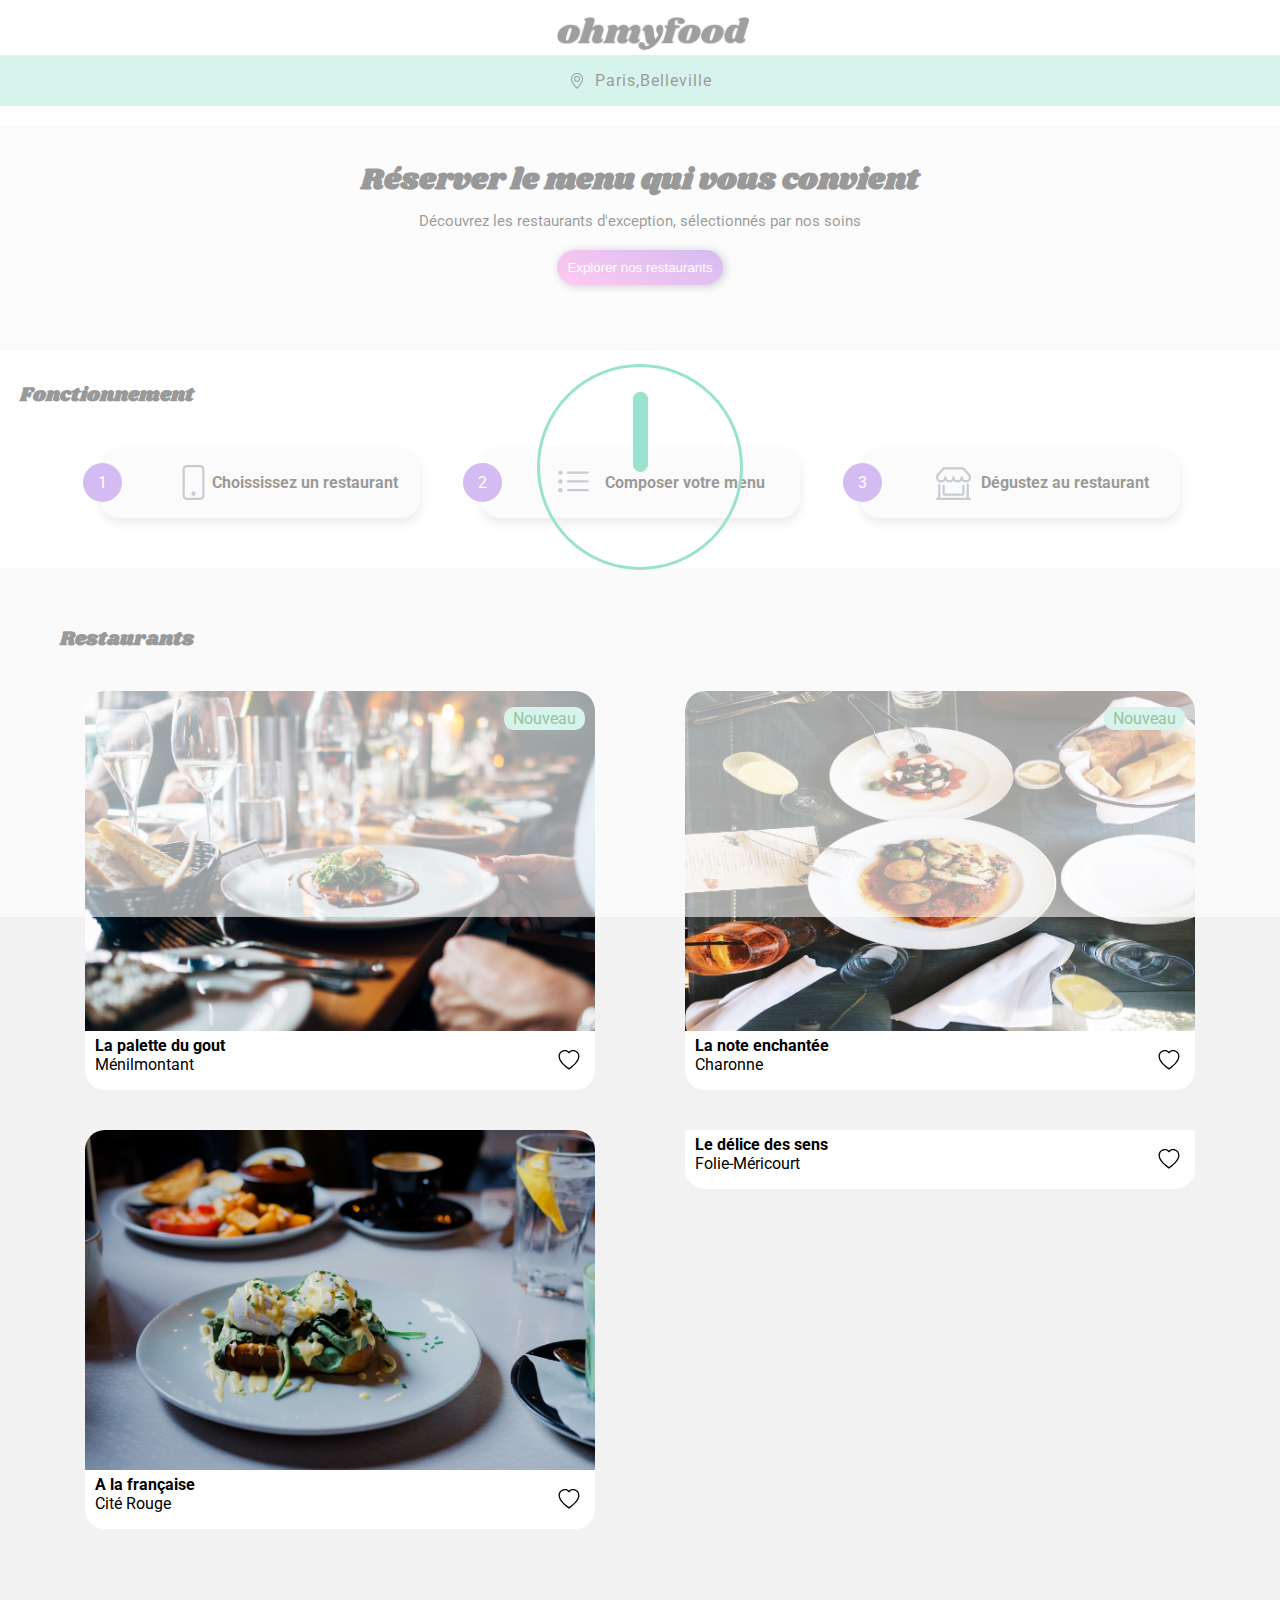
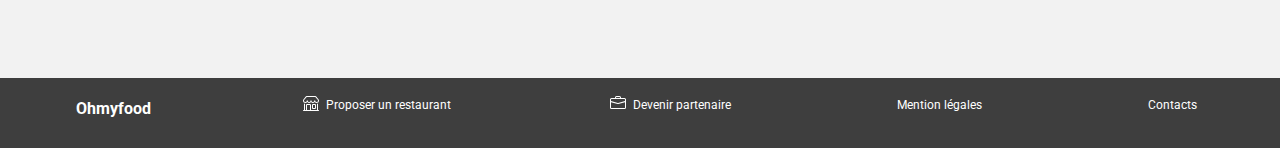
==== index.html @ 4e22fb36 "versin finit" ====
<!DOCTYPE html>

<html>

<head>

    <meta charset="utf-8" />
    <meta name="viewport" content="width=device-width, initial-scale=1">
    <!--POLICE ROBOTO-->
    <link rel="preconnect" href="https://fonts.googleapis.com">
    <link rel="preconnect" href="https://fonts.gstatic.com" crossorigin>
    <link href="https://fonts.googleapis.com/css2?family=Roboto:ital,wght@0,400;0,700;1,400&display=swap"
        rel="stylesheet">
    <!--POLICE ROBOTO-->
    <!--POLICE SHRIKHAND-->
    <link rel="preconnect" href="https://fonts.googleapis.com">
    <link rel="preconnect" href="https://fonts.gstatic.com" crossorigin>
    <link href="https://fonts.googleapis.com/css2?family=Shrikhand&display=swap" rel="stylesheet">
    <!--POLICE SHRIKHAND-->
    <link rel="stylesheet"
        href="https://cdn.jsdelivr.net/npm/@fortawesome/fontawesome-free@5.15.4/css/fontawesome.min.css"
        integrity="sha384-jLKHWM3JRmfMU0A5x5AkjWkw/EYfGUAGagvnfryNV3F9VqM98XiIH7VBGVoxVSc7" crossorigin="anonymous">
    <link rel="stylesheet" href="styleAcceuil.css">
    <title>OH, MY FOOD!</title>
    <link rel="icon" type="image/x-icon" href="/images/logo/shop.ico">
</head>

<body>

    <div id="loading-page">
        <div class="loader">
            <span></span>
        </div>
    </div>

    <!--MAIN-MENU-->
    <header id="main-menu">

        <img id="logo" src="images/logo/ohmyfood.png" alt="Oh MY FOOD">
        <div id="mapping">
            <svg xmlns="http://www.w3.org/2000/svg" width="16" height="16" fill="currentColor" class="bi bi-geo-alt"
                viewBox="0 0 16 16">
                <path
                    d="M12.166 8.94c-.524 1.062-1.234 2.12-1.96 3.07A31.493 31.493 0 0 1 8 14.58a31.481 31.481 0 0 1-2.206-2.57c-.726-.95-1.436-2.008-1.96-3.07C3.304 7.867 3 6.862 3 6a5 5 0 0 1 10 0c0 .862-.305 1.867-.834 2.94zM8 16s6-5.686 6-10A6 6 0 0 0 2 6c0 4.314 6 10 6 10z" />
                <path d="M8 8a2 2 0 1 1 0-4 2 2 0 0 1 0 4zm0 1a3 3 0 1 0 0-6 3 3 0 0 0 0 6z" />
            </svg>
            <p>Paris,Belleville</p>
        </div>
    </header>
    <!--MAIN-MENU-->

    <!--RESERVATION-SECTION-->
    <section id="Reservation-section">
        <h1>Réserver le menu qui vous convient</h1>
        <p>Découvrez les restaurants d'exception, sélectionnés par nos soins</p>
        <div id="button">

            <button type="button" class="button">Explorer nos restaurants</button>

        </div>

    </section>
    <!--RESERVATION-SECTION-->

    <!--FONCTIONNEMENT-SECTION-->

    <section id="fonctionnement">
        <h2>Fonctionnement</h2>
        <div id="category-fonctionnement">
            <div class="category">
                <p class="number">1</p>
                <div class="sub-category">
                    <svg xmlns="http://www.w3.org/2000/svg" width="16" height="16" fill="currentColor"
                        class="bi bi-phone" viewBox="0 0 16 16">
                        <path
                            d="M11 1a1 1 0 0 1 1 1v12a1 1 0 0 1-1 1H5a1 1 0 0 1-1-1V2a1 1 0 0 1 1-1h6zM5 0a2 2 0 0 0-2 2v12a2 2 0 0 0 2 2h6a2 2 0 0 0 2-2V2a2 2 0 0 0-2-2H5z" />
                        <path d="M8 14a1 1 0 1 0 0-2 1 1 0 0 0 0 2z" />
                    </svg>
                    <p>Choississez un restaurant</p>
                </div>
            </div>
            <div class="category">
                <p class="number">2</p>
                <div class="sub-category">
                    <svg xmlns="http://www.w3.org/2000/svg" width="16" height="16" fill="currentColor"
                        class="bi bi-list-ul" viewBox="0 0 16 16">
                        <path fill-rule="evenodd"
                            d="M5 11.5a.5.5 0 0 1 .5-.5h9a.5.5 0 0 1 0 1h-9a.5.5 0 0 1-.5-.5zm0-4a.5.5 0 0 1 .5-.5h9a.5.5 0 0 1 0 1h-9a.5.5 0 0 1-.5-.5zm0-4a.5.5 0 0 1 .5-.5h9a.5.5 0 0 1 0 1h-9a.5.5 0 0 1-.5-.5zm-3 1a1 1 0 1 0 0-2 1 1 0 0 0 0 2zm0 4a1 1 0 1 0 0-2 1 1 0 0 0 0 2zm0 4a1 1 0 1 0 0-2 1 1 0 0 0 0 2z" />
                    </svg>
                    <p>Composer votre menu</p>
                </div>
            </div>
            <div class="category">
                <p class="number">3</p>
                <div class="sub-category">
                    <svg xmlns="http://www.w3.org/2000/svg" width="16" height="16" fill="currentColor"
                        class="bi bi-shop-window" viewBox="0 0 16 16">
                        <path
                            d="M2.97 1.35A1 1 0 0 1 3.73 1h8.54a1 1 0 0 1 .76.35l2.609 3.044A1.5 1.5 0 0 1 16 5.37v.255a2.375 2.375 0 0 1-4.25 1.458A2.371 2.371 0 0 1 9.875 8 2.37 2.37 0 0 1 8 7.083 2.37 2.37 0 0 1 6.125 8a2.37 2.37 0 0 1-1.875-.917A2.375 2.375 0 0 1 0 5.625V5.37a1.5 1.5 0 0 1 .361-.976l2.61-3.045zm1.78 4.275a1.375 1.375 0 0 0 2.75 0 .5.5 0 0 1 1 0 1.375 1.375 0 0 0 2.75 0 .5.5 0 0 1 1 0 1.375 1.375 0 1 0 2.75 0V5.37a.5.5 0 0 0-.12-.325L12.27 2H3.73L1.12 5.045A.5.5 0 0 0 1 5.37v.255a1.375 1.375 0 0 0 2.75 0 .5.5 0 0 1 1 0zM1.5 8.5A.5.5 0 0 1 2 9v6h12V9a.5.5 0 0 1 1 0v6h.5a.5.5 0 0 1 0 1H.5a.5.5 0 0 1 0-1H1V9a.5.5 0 0 1 .5-.5zm2 .5a.5.5 0 0 1 .5.5V13h8V9.5a.5.5 0 0 1 1 0V13a1 1 0 0 1-1 1H4a1 1 0 0 1-1-1V9.5a.5.5 0 0 1 .5-.5z" />
                    </svg>
                    <p>Dégustez au restaurant</p>
                </div>
            </div>
        </div>
    </section>

    <!--FONCTIONNEMENT-SECTION-->
    <!--RESTAURANT-->
    <section id="restaurants">
        <div class="titre-restaurant">
            <h2>Restaurants</h2>
        </div>
        <section id="restaurants_main_items">
            <!--RESTAURANT-->
            <!--div 1 ITEMS-RESTAURANT-->
            <a href="" class="lien-restaurant">
                <div class="items-restaurant">
                    <a href="lapalettedugout.html">
                        <div class="image">
                            <img src="images/restaurants/jay-wennington-N_Y88TWmGwA-unsplash.jpg" alt="">
                            <p class="new">Nouveau</p>
                        </div>
                    </a>
                    <div class="restaurant-info">
                        <div class="restaurant-paragraphe">
                            <h4>La palette du gout</h4>
                            <p>Ménilmontant</p>
                        </div>
                        <div class="svg-restaurant">

                            <svg xmlns="http://www.w3.org/2000/svg" width="16" height="16" fill="currentColor"
                                class="bi bi-heart" id="heart1" viewBox="0 0 16 16">
                                <path
                                    d="m8 2.748-.717-.737C5.6.281 2.514.878 1.4 3.053c-.523 1.023-.641 2.5.314 4.385.92 1.815 2.834 3.989 6.286 6.357 3.452-2.368 5.365-4.542 6.286-6.357.955-1.886.838-3.362.314-4.385C13.486.878 10.4.28 8.717 2.01L8 2.748zM8 15C-7.333 4.868 3.279-3.04 7.824 1.143c.06.055.119.112.176.171a3.12 3.12 0 0 1 .176-.17C12.72-3.042 23.333 4.867 8 15z" />
                            </svg>
                            <svg xmlns="http://www.w3.org/2000/svg" width="16" height="16" fill="currentColor"
                                class="bi bi-heart-fill" id="heart2" viewBox="0 0 16 16">
                                <path fill-rule="evenodd"
                                    d="M8 1.314C12.438-3.248 23.534 4.735 8 15-7.534 4.736 3.562-3.248 8 1.314z" />
                            </svg>
                        </div>
                    </div>
                </div>
            </a>
            <!--div 1 ITEMS-RESTAURANT-->
            <!--div 2 ITEMS-RESTAURANT-->
            <a href="" class="lien-restaurant">
                <div class="items-restaurant">
                    <a href="Lanoteenchantée.html">
                        <div class="image">
                            <img src="images/restaurants/stil-u2Lp8tXIcjw-unsplash.jpg" alt="">
                            <p class="new">Nouveau</p>
                        </div>
                    </a>
                    <div class="restaurant-info">
                        <div class="restaurant-paragraphe">
                            <h4>La note enchantée</h4>
                            <p>Charonne</p>
                        </div>
                        <div class="svg-restaurant">

                            <svg xmlns="http://www.w3.org/2000/svg" width="16" height="16" fill="currentColor"
                                class="bi bi-heart" id="heart1" viewBox="0 0 16 16">
                                <path
                                    d="m8 2.748-.717-.737C5.6.281 2.514.878 1.4 3.053c-.523 1.023-.641 2.5.314 4.385.92 1.815 2.834 3.989 6.286 6.357 3.452-2.368 5.365-4.542 6.286-6.357.955-1.886.838-3.362.314-4.385C13.486.878 10.4.28 8.717 2.01L8 2.748zM8 15C-7.333 4.868 3.279-3.04 7.824 1.143c.06.055.119.112.176.171a3.12 3.12 0 0 1 .176-.17C12.72-3.042 23.333 4.867 8 15z" />
                            </svg>
                            <svg xmlns="http://www.w3.org/2000/svg" width="16" height="16" fill="currentColor"
                                class="bi bi-heart-fill" id="heart2" viewBox="0 0 16 16">
                                <path fill-rule="evenodd"
                                    d="M8 1.314C12.438-3.248 23.534 4.735 8 15-7.534 4.736 3.562-3.248 8 1.314z" />
                            </svg>
                        </div>
                    </div>
                </div>
            </a>
            <!--div 2 ITEMS-RESTAURANT-->
            <!--div 3 ITEMS-RESTAURANT-->
            <a href="/Menu/Alafrancaise.html" class="lien-restaurant">
                <div class="items-restaurant">
                    <a href="Alafrancaise.html">
                        <div class="image">
                            <img src="images/restaurants/toa-heftiba-DQKerTsQwi0-unsplash.jpg" alt="">
                        </div>
                    </a>
                    <div class="restaurant-info">
                        <div class="restaurant-paragraphe">
                            <h4>A la française</h4>
                            <p>Cité Rouge</p>
                        </div>
                        <div class="svg-restaurant">

                            <svg xmlns="http://www.w3.org/2000/svg" width="16" height="16" fill="currentColor"
                                class="bi bi-heart" id="heart1" viewBox="0 0 16 16">
                                <path
                                    d="m8 2.748-.717-.737C5.6.281 2.514.878 1.4 3.053c-.523 1.023-.641 2.5.314 4.385.92 1.815 2.834 3.989 6.286 6.357 3.452-2.368 5.365-4.542 6.286-6.357.955-1.886.838-3.362.314-4.385C13.486.878 10.4.28 8.717 2.01L8 2.748zM8 15C-7.333 4.868 3.279-3.04 7.824 1.143c.06.055.119.112.176.171a3.12 3.12 0 0 1 .176-.17C12.72-3.042 23.333 4.867 8 15z" />
                            </svg>
                            <svg xmlns="http://www.w3.org/2000/svg" width="16" height="16" fill="currentColor"
                                class="bi bi-heart-fill" id="heart2" viewBox="0 0 16 16">
                                <path fill-rule="evenodd"
                                    d="M8 1.314C12.438-3.248 23.534 4.735 8 15-7.534 4.736 3.562-3.248 8 1.314z" />
                            </svg>
                        </div>
                    </div>
                </div>
            </a>
            <!--div 3 ITEMS-RESTAURANT-->
            <!--div 4 ITEMS-RESTAURANT-->
            <a href="" class="lien-restaurant">
                <div class="items-restaurant">
                    <a href="ledélicedessens.html">
                        <div class="image">
                            <img src="images/restaurants/louis-hansel-shotsoflouis-qNBGVyOCY8Q-unsplash.jpg" alt="">
                        </div>
                    </a>
                    <div class="restaurant-info">
                        <div class="restaurant-paragraphe">
                            <h4>Le délice des sens</h4>
                            <p>Folie-Méricourt</p>
                        </div>
                        <div class="svg-restaurant">

                            <svg xmlns="http://www.w3.org/2000/svg" width="16" height="16" fill="currentColor"
                                class="bi bi-heart" id="heart1" viewBox="0 0 16 16">
                                <path
                                    d="m8 2.748-.717-.737C5.6.281 2.514.878 1.4 3.053c-.523 1.023-.641 2.5.314 4.385.92 1.815 2.834 3.989 6.286 6.357 3.452-2.368 5.365-4.542 6.286-6.357.955-1.886.838-3.362.314-4.385C13.486.878 10.4.28 8.717 2.01L8 2.748zM8 15C-7.333 4.868 3.279-3.04 7.824 1.143c.06.055.119.112.176.171a3.12 3.12 0 0 1 .176-.17C12.72-3.042 23.333 4.867 8 15z" />
                            </svg>
                            <svg xmlns="http://www.w3.org/2000/svg" width="16" height="16" fill="currentColor"
                                class="bi bi-heart-fill" id="heart2" viewBox="0 0 16 16">
                                <path fill-rule="evenodd"
                                    d="M8 1.314C12.438-3.248 23.534 4.735 8 15-7.534 4.736 3.562-3.248 8 1.314z" />
                            </svg>
                        </div>
                    </div>
                </div>
            </a>
            <!--div 4 ITEMS-RESTAURANT-->
        </section>
    </section>


    <footer>
        <section id="footer">
            <h4>Ohmyfood</h4>
            <div class="footer-paragraphe">
                <svg xmlns="http://www.w3.org/2000/svg" width="16" height="16" fill="white" class="bi bi-shop"
                    viewBox="0 0 16 16">
                    <path
                        d="M2.97 1.35A1 1 0 0 1 3.73 1h8.54a1 1 0 0 1 .76.35l2.609 3.044A1.5 1.5 0 0 1 16 5.37v.255a2.375 2.375 0 0 1-4.25 1.458A2.371 2.371 0 0 1 9.875 8 2.37 2.37 0 0 1 8 7.083 2.37 2.37 0 0 1 6.125 8a2.37 2.37 0 0 1-1.875-.917A2.375 2.375 0 0 1 0 5.625V5.37a1.5 1.5 0 0 1 .361-.976l2.61-3.045zm1.78 4.275a1.375 1.375 0 0 0 2.75 0 .5.5 0 0 1 1 0 1.375 1.375 0 0 0 2.75 0 .5.5 0 0 1 1 0 1.375 1.375 0 1 0 2.75 0V5.37a.5.5 0 0 0-.12-.325L12.27 2H3.73L1.12 5.045A.5.5 0 0 0 1 5.37v.255a1.375 1.375 0 0 0 2.75 0 .5.5 0 0 1 1 0zM1.5 8.5A.5.5 0 0 1 2 9v6h1v-5a1 1 0 0 1 1-1h3a1 1 0 0 1 1 1v5h6V9a.5.5 0 0 1 1 0v6h.5a.5.5 0 0 1 0 1H.5a.5.5 0 0 1 0-1H1V9a.5.5 0 0 1 .5-.5zM4 15h3v-5H4v5zm5-5a1 1 0 0 1 1-1h2a1 1 0 0 1 1 1v3a1 1 0 0 1-1 1h-2a1 1 0 0 1-1-1v-3zm3 0h-2v3h2v-3z" />
                </svg>
                <p><a href="">Proposer un restaurant</a></p>
            </div>
            <div class="footer-paragraphe">
                <svg xmlns="http://www.w3.org/2000/svg" width="16" height="16" fill="white" class="bi bi-briefcase"
                    viewBox="0 0 16 16">
                    <path
                        d="M6.5 1A1.5 1.5 0 0 0 5 2.5V3H1.5A1.5 1.5 0 0 0 0 4.5v8A1.5 1.5 0 0 0 1.5 14h13a1.5 1.5 0 0 0 1.5-1.5v-8A1.5 1.5 0 0 0 14.5 3H11v-.5A1.5 1.5 0 0 0 9.5 1h-3zm0 1h3a.5.5 0 0 1 .5.5V3H6v-.5a.5.5 0 0 1 .5-.5zm1.886 6.914L15 7.151V12.5a.5.5 0 0 1-.5.5h-13a.5.5 0 0 1-.5-.5V7.15l6.614 1.764a1.5 1.5 0 0 0 .772 0zM1.5 4h13a.5.5 0 0 1 .5.5v1.616L8.129 7.948a.5.5 0 0 1-.258 0L1 6.116V4.5a.5.5 0 0 1 .5-.5z" />
                </svg>
                <p><a href="">Devenir partenaire</a></p>
            </div>
            <div class="footer-paragraphe">
                <p><a href="">Mention légales</a></p>
            </div>
            <div class="footer-paragraphe">
                <p><a href="">Contacts</a></p>
            </div>
        </section>
    </footer>
</body>









</html>
---- styleAcceuil.css ----
/* GENERAL */
/* GENERAL */

body #loading-page {
    font-size: 1em;
    position: fixed;
    width: 100%;
    height: 100%;
    background-color: rgba(255, 255, 255, 0.6);
    animation: loader 1 forwards;
    animation-duration: 2s;
    z-index: 9999;
    display: flex;
    justify-content: center;
    align-items: center;
    margin: 0;
}


body #loading-page .loader {


    position: relative;
    display: flex;
    justify-content: center;
    align-items: center;
    width: 150px;
    height: 150px;
    border: 3px solid #99E2D0;
    border-radius: 50%;

}

.loader::before,
.loader::after {
    position: absolute;
    content: "";
    top: calc((50%) * 0.25);
    width: 15px;
    background: #99E2D0;
    border-radius: 10px;
    transform-origin: center calc(100% - calc((15px) / 2));
    animation: spin infinite linear;
}

.loader::before {
    height: 70px;
    animation-duration: 3s;
}

.loader::after {
    top: calc(50%) * 0.25 + (80px);
    height: 65px;
    animation-duration: 15s;
}


@keyframes spin {
    to {
        transform: rotate(1turn);
    }
}



@keyframes loader {
    0% {
        visibility: visible;
        opacity: 1;
        z-index: 9999;
    }

    50% {
        opacity: 1;
    }

    100% {
        visibility: hidden;
        opacity: 0;
        z-index: -1;
    }
}


body {
    margin: 0 auto;
    max-width: 767px;
}

#logo {
    width: 35%;
}

h1,
h2,
h3,
h4,
h5.h6 {
    font-family: "shrikhand", serif;
}

h2 {
    margin-left: 20px;
    font-size: 20px;
}

h4 {
    font-family: 'Roboto';
}



p {
    font-family: "roboto", serif;
}

/* GENERAL */
/* GENERAL */

/* MAIN-MENU */
/* MAIN-MENU */
#main-menu {
    align-items: center;
    display: flex;
    flex-direction: column;
    margin: 7px auto;
    margin-bottom: 0px;
}

/* MAIN-MENU */
/* MAIN-MENU */

/* MAPPING */
/* MAPPING */
#mapping {
    width: 100%;
    display: flex;
    justify-content: center;
    align-items: center;
    background: whitesmoke;
    margin: 5px;
    margin-bottom: 0px;
}


#mapping svg {
    color: black;
    margin-right: 5px;
}

/* MAPPING */
/* MAPPING */

/* RESERVATION-SECTION */
/* RESERVATION-SECTION */
#Reservation-section {
    background-color: #f8F8F8;
    padding-top: 20px;
    height: 200px;
}

#Reservation-section a {
    text-decoration: none;
}

#Reservation-section h1 {
    margin: 10px auto;
    margin-top: 0;
    text-align: center;
    font-size: 20px;
    width: 60%;
}

#Reservation-section p {
    text-align: center;
    width: 81%;
    font-size: 15px;
    margin: 0px auto;
    font-family: "roboto", serif;
}

/* BUTTON-RESERVATION-SECTION */
/* BUTTON-RESERVATION-SECTION */

#button {
    margin: 20px auto;
    text-align: center;
    display: flex;
    justify-content: center;
}

.button {
    background: linear-gradient(#FF79DA, #9356DC);
    border-radius: 30px;
    padding: 10px;
    border: none;
    color: white;
    box-shadow: 2px 1px 10px grey;
}

/* RESERVATION-SECTION */
/* RESERVATION-SECTION */

/* FONCTIONNEMENT-SECTION */
/* FONCTIONNEMENT-SECTION */

#fonctionnement {
    margin: 30px auto;
    margin-bottom: 70px;
}

#fonctionnement h1 {
    margin-left: 20px;
}

/* CATEGORY-FONCTIONNEMENT-SECTION */
/* CATEGORY-FONCTIONNEMENT-SECTION */


.category {
    align-items: center;
    background: #f5f5f5;
    box-shadow: 1px 6px 10px lightgrey;
    border-radius: 20px;
    display: flex;
    width: 90%;
    margin: 20px 20px;
}

.category .number {
    background: #9356DC;
    color: white;
    border-radius: 50%;
    position: relative;
    left: -16px;
    padding: 9px 15px;
}


.category:active {
    background: rgba(147, 86, 220, 0.1);
    border-radius: 20px;
    width: 85%;
}

/* SUB-CATEGORY-FONCTIONNEMENT-SECTION */
/* SUB-CATEGORY-FONCTIONNEMENT-SECTION */

.sub-category {
    align-items: center;
    margin-left: 15px;
    display: flex;
}

.sub-category svg {
    margin: 15px 20px;
    width: 30px;
    height: 30px;
}

.sub-category p {
    font-weight: bold;
}

/* FONCTIONNEMENT-SECTION */
/* FONCTIONNEMENT-SECTION */

/* RESTAURANT-SECTION */
/* RESTAURANT-SECTION */

#restaurants {
    background: #f2f2f2;
    padding-top: 20px;
    height: 1260px;
}

.lien-restaurant {
    text-decoration: none;
    color: black;
}

/* ITEMS-RESTAURANT-SECTION */
/* ITEMS-RESTAURANT-SECTION */

.items-restaurant {
    display: flex;
    align-items: center;
    flex-direction: column;
    margin-bottom: 20px;
}

.items-restaurant .image {
    display: flex;
    justify-content: center;
}

.items-restaurant .image img {
    width: 85%;
    border-top-left-radius: 20px;
    border-top-right-radius: 20px;
}

.items-restaurant .image p {
    position: absolute;
    background: #99E2D0;
    padding: 2px 9px;
    color: darkgreen;
    right: 50px;
}

/* restaurants_main_items */
/* restaurants_main_items */

#restaurants_main_items {
    display: flex;
    flex-wrap: wrap;
}

/* restaurants_main_items */
/* restaurants_main_items */



/* INFO-RESTAURANT-SECTION */
/* INFO-RESTAURANT-SECTION */

.restaurant-info {
    background: white;
    align-items: center;
    display: flex;
    margin: 0px auto;
    width: 85%;
    border-bottom-left-radius: 20px;
    border-bottom-right-radius: 20px;
}

/* PARAGRAPHE-RESTAURANT-SECTION */
/* PARAGRAPHE-RESTAURANT-SECTION */

.restaurant-paragraphe {
    margin-left: 10px;
    width: 85%;
}

.restaurant-paragraphe h4 {
    margin-top: 5px;
    margin-bottom: 0;
}

.restaurant-paragraphe p {
    margin-top: 0;
}

.svg-restaurant {
    display: flex;
    flex-direction: column;
    justify-content: center;
}

.svg-restaurant #heart2 {

    opacity: 0;
    position: absolute;
    z-index: 0;
    width: 5%;
    height: 3%;

}

.svg-restaurant #heart1 {
    opacity: 1;
    position: absolute;
    z-index: 1;
    width: 5%;
    height: 3%;


}

/* SVG-RESTAURANT-SECTION COEUR */

.svg-restaurant:active #heart2 {
    opacity: 1;
    width: 5%;
    height: 3%;
    fill: #9356DC;
    stroke: #9356DC;
    z-index: 9999;

}

.svg-restaurant:hover #heart2 {
    opacity: 1;
    width: 5%;
    height: 3%;
    /* visibility: visible; */
    /* display: contents; */
    fill: #9356DC;
    stroke: #9356DC;
    z-index: 9999;
}

.svg-restaurant:active #heart1 {
    opacity: 0;
}

.svg-restaurant:hover #heart1 {
    opacity: 0;
}

/* RESTAURANT-SECTION */
/* RESTAURANT-SECTION */

/* FOOTER-SECTION */
/* FOOTER-SECTION */

footer {
    background: #3e3e3e;
}

#footer {
    padding: 5px 13px;
    padding: 5px 13px;
    display: flex;
    flex-direction: column;
    justify-content: center;
    align-items: center;
}

#footer h4 {
    color: white;
    margin-bottom: 10px;

}

.footer-paragraphe {
    align-items: center;
    display: flex;
}

.footer-paragraphe p {
    margin: 7px;
}

.footer-paragraphe a {
    color: white;
    text-decoration: none;
    font-size: 12px;
}

/* FOOTER-SECTION */
/* FOOTER-SECTION */


@media only screen and (min-width: 992px) {


    body #loading-page {
        font-size: 1em;
        position: fixed;
        width: 100%;
        height: 100%;
        background-color: rgba(255, 255, 255, 0.6);
        animation: loader 1 forwards;
        animation-duration: 2s;
        z-index: 9999;
        display: flex;
        justify-content: center;
        align-items: center;
        margin: 0;
    }


    body #loading-page .loader {


        position: relative;
        display: flex;
        justify-content: center;
        align-items: center;
        width: 200px;
        height: 200px;
        border: 3px solid #99E2D0;
        border-radius: 50%;

    }

    .loader::before,
    .loader::after {
        position: absolute;
        content: "";
        top: calc((50%) * 0.25);
        width: 15px;
        background: #99E2D0;
        border-radius: 10px;
        transform-origin: center calc(100% - calc((15px) / 2));
        animation: spin infinite linear;
    }

    .loader::before {
        height: 80px;
        animation-duration: 3s;
    }

    .loader::after {
        top: calc(50%) * 0.25 + (80px);
        height: 75px;
        animation-duration: 15s;
    }


    @keyframes spin {
        to {
            transform: rotate(1turn);
        }
    }



    @keyframes loader {
        0% {
            visibility: visible;
            opacity: 1;
            z-index: 9999;
        }

        50% {
            opacity: 1;
        }

        100% {
            visibility: hidden;
            opacity: 0;
            z-index: -1;
        }
    }

    #logo {
        width: 15%;
        margin-left: 25px;
    }

    body {
        max-width: 2400px;
        min-width: 992px;
    }

    h1,
    h2,
    h3,
    h5.h6 {
        font-family: "shrikhand", serif;
    }

    h4 {
        font-family: 'Roboto';
    }

    h2 {
        margin-left: 20px;
        font-size: 20px;
    }

    p {
        font-family: "roboto", serif;
    }

    /* GENERAL */

    /* MAIN-MENU */
    /* MAIN-MENU */
    #main-menu {
        align-items: center;
        justify-content: space-between;
        display: flex;
        margin: 17px auto;
        margin-bottom: 0px;
    }

    /* MAIN-MENU */

    /* MAPPING */
    #mapping {
        width: 100%;
        margin-bottom: 0px;
        background: #99e2d0;
    }

    #mapping p {
        letter-spacing: 1px;
    }


    #mapping svg {
        color: black;
        margin-right: 10px;
    }

    /* MAPPING */

    /* RESERVATION-SECTION */
    #Reservation-section {
        background-color: #f8F8F8;
        margin-top: 20px;
        border-top: 2px solid #f2f2f2;
        border-bottom: 2px solid #f2f2f2;
        padding-top: 20px;
    }

    #Reservation-section h1 {
        margin: 10px auto;
        /* margin-top: 0; */
        text-align: center;
        font-size: 30px;
        width: 60%;
    }

    #Reservation-section p {
        text-align: center;
        width: 81%;
        font-size: 15px;
        margin: 0px auto;
        font-family: "roboto", serif;
    }

    /* BUTTON-RESERVATION-SECTION */

    #button {
        margin: 20px auto;
        text-align: center;
        display: flex;
        justify-content: center;
    }

    .button {
        background: linear-gradient(25deg, #FF79DA, #9356DC);
        border-radius: 30px;
        padding: 10px;
        border: none;
        color: white;
        box-shadow: 2px 1px 10px grey;
    }

    /* RESERVATION-SECTION */

    /* FONCTIONNEMENT-SECTION */

    #fonctionnement {
        margin: 30px auto;
    }

    #fonctionnement h1 {
        margin-left: 20px;
    }

    /* CATEGORY-FONCTIONNEMENT-SECTION */

    #category-fonctionnement {
        margin: 10px auto;
        display: flex;
        justify-content: center;
    }

    .category {
        background: #f5f5f5;
        box-shadow: 1px 6px 10px lightgrey;
        border-radius: 20px;
        display: flex;
        width: 25%;
        margin: 20px 30px;
    }

    .category .number {
        background: #9356DC;
        color: white;
        border-radius: 50%;
        position: relative;
        left: -17px;
        padding: 10px 15px;
    }


    .category:active {
        background: rgba(147, 86, 220, 0.1);
        border-radius: 20px;
        width: 85%;
    }

    /* SUB-CATEGORY-FONCTIONNEMENT-SECTION */

    .sub-category {
        justify-content: center;
        align-items: center;
        display: flex;
        width: 100%;
    }

    .sub-category svg {
        margin: 0;
        width: 35px;
        height: 35px;
        fill: slategray;
    }

    .sub-category p {
        font-weight: bold;
        text-align: center;
        width: 70%;
    }

    /* FONCTIONNEMENT-SECTION */

    /* RESTAURANT-SECTION */

    #restaurants {
        background: #f2f2f2;
        padding: 40px;
        height: 1030px;
    }

    .lien-restaurant {
        text-decoration: none;
        color: black;
        margin: 10px auto;
    }

    /* restaurant_main_items-SECTION */
    /* restaurant_main_items-SECTION */

    #restaurants_main_items {
        display: flex;
        flex-wrap: wrap;
    }

    /* ITEMS-RESTAURANT-SECTION */

    .items-restaurant {
        width: 50%;
        position: relative;
        display: flex;
        align-items: center;
        flex-direction: column;
        margin-bottom: 20px;
    }

    .items-restaurant .image {
        display: flex;
        justify-content: center;
    }

    .items-restaurant .image img {
        width: 85%;
        border-top-left-radius: 20px;
        border-top-right-radius: 20px;
    }

    .items-restaurant .image p {
        position: absolute;
        background: #99E2D0;
        border-radius: 10px;
        padding: 2px 9px;
        color: darkgreen;
        right: 55px;
    }

    /* INFO-RESTAURANT-SECTION */

    .restaurant-info {
        background: white;
        align-items: center;
        display: flex;
        margin: 0px auto;
        width: 85%;
        border-bottom-left-radius: 20px;
        border-bottom-right-radius: 20px;
    }

    /* PARAGRAPHE-RESTAURANT-SECTION */

    .restaurant-paragraphe {
        margin-left: 10px;
        width: 90%;
    }

    .restaurant-paragraphe h4 {
        margin-top: 5px;
        margin-bottom: 0;
        font-family: "roboto";
    }

    .restaurant-paragraphe p {
        margin-top: 0;
    }



    .svg-restaurant {
        display: flex;
        flex-direction: column;
        justify-content: center;

    }

    .svg-restaurant #heart2 {

        opacity: 0;
        position: absolute;
        z-index: 0;
        width: 5%;
        height: 5%;

    }

    .svg-restaurant #heart1 {
        opacity: 1;
        position: absolute;
        z-index: 1;
        width: 5%;
        height: 5%;
    }

    /* SVG-RESTAURANT-SECTION COEUR */


    .svg-restaurant:hover #heart2 {
        opacity: 1;
        width: 5%;
        height: 5%;
        /* visibility: visible; */
        /* display: contents; */
        fill: #9356DC;
        stroke: none;
        z-index: 9999;
    }

    .svg-restaurant:active #heart2 {
        opacity: 1;
        width: 5%;
        height: 5%;
        fill: #9356DC;
        stroke: none;
        z-index: 9999;

    }

    .svg-restaurant:active #heart1 {
        opacity: 0;
    }

    .svg-restaurant:hover #heart1 {
        opacity: 0;
    }





    /* RESTAURANT-SECTION */

    /* FOOTER-SECTION */

    footer {
        background: #3e3e3e;
        height: 70px;
    }

    #footer {
        display: flex;
        justify-content: space-around;
        flex-direction: row;
        width: 100%;
        padding: 0px;
    }

    #footer h4 {
        color: white;
        margin-bottom: 10px;

    }

    .footer-paragraphe {
        align-items: center;
        display: flex;
    }

    .footer-paragraphe p {
        margin: 7px;
    }

    .footer-paragraphe a {
        color: white;
        text-decoration: none;
        font-size: 12px;
    }

}


@media only screen and (min-width: 768px) and (max-width: 991px) {

    #logo {
        width: 40%;
    }

    body {
        margin: 0 auto;
        max-width: 991px;
    }

    h1,
    h2,
    h3,
    h4,
    h5.h6 {
        font-family: "shrikhand", serif;
    }

    h2 {
        margin-left: 20px;
        font-size: 20px;
    }

    p {
        font-family: "roboto", serif;
    }

    /* GENERAL */

    /* MAIN-MENU */
    #main-menu {
        align-items: center;
        justify-content: space-between;
        display: flex;
        margin: 17px auto;
        margin-bottom: 0px;
    }

    /* MAIN-MENU */

    /* MAPPING */
    #mapping {
        width: 100%;
        display: flex;
        justify-content: center;
        align-items: center;
        margin: 5px;
        margin-bottom: 0px;
        border-radius: 0px;
        background: whitesmoke;
    }

    #mapping p {
        margin-left: 5px;
        letter-spacing: 3px;
        font-size: 15px;

    }


    #mapping svg {
        color: black;
        margin-right: 5px;
        width: 25px;
        height: 25px;
    }

    /* MAPPING */

    /* RESERVATION-SECTION */
    #Reservation-section {
        background-color: #f8F8F8;
        margin-top: 20px;
        border-top: 2px solid #f2f2f2;
        border-bottom: 2px solid #f2f2f2;
        padding-top: 20px;
    }

    #Reservation-section h1 {
        margin: 10px auto;
        /* margin-top: 0; */
        text-align: center;
        font-size: 30px;
        width: 60%;
    }

    #Reservation-section p {
        text-align: center;
        width: 81%;
        font-size: 15px;
        margin: 0px auto;
        font-family: "roboto", serif;
    }

    /* BUTTON-RESERVATION-SECTION */

    #button {
        margin: 20px auto;
        text-align: center;
        display: flex;
        justify-content: center;
    }

    .button {
        background: linear-gradient(25deg, #FF79DA, #9356DC);
        border-radius: 30px;
        padding: 10px;
        border: none;
        color: white;
        box-shadow: 2px 1px 10px grey;
    }

    /* RESERVATION-SECTION */

    /* FONCTIONNEMENT-SECTION */

    #fonctionnement {
        margin: 30px auto;
    }

    #fonctionnement h1 {
        margin-left: 20px;
    }

    /* CATEGORY-FONCTIONNEMENT-SECTION */

    #category-fonctionnement {
        margin: 10px auto;
        display: flex;
        justify-content: center;
    }

    .category {
        background: #f5f5f5;
        box-shadow: 1px 6px 10px lightgrey;
        border-radius: 20px;
        display: flex;
        width: 30%;
        margin: 20px 20px;
    }

    .category .number {
        background: #9356DC;
        color: white;
        border-radius: 50%;
        position: relative;
        left: -16px;
        padding: 9px 14px;
    }


    .category:active {
        background: rgba(147, 86, 220, 0.1);
        border-radius: 20px;
        width: 85%;
    }

    /* SUB-CATEGORY-FONCTIONNEMENT-SECTION */

    .sub-category {
        justify-content: center;
        align-items: center;
        display: flex;
        width: 100%;
    }

    .sub-category svg {
        margin: 0;
        width: 35px;
        height: 35px;
        fill: slategray;
    }

    .sub-category p {
        font-weight: bold;
        text-align: center;
        width: 70%;
    }

    /* FONCTIONNEMENT-SECTION */

    /* RESTAURANT-SECTION */

    #restaurants {
        background: #f2f2f2;
        padding-top: 20px;
        height: 720px;
    }

    .lien-restaurant {
        width: 0%;
        text-decoration: none;
        color: black;
        margin: 10px auto;
    }

    /* restaurant_main_items-SECTION */
    /* restaurant_main_items-SECTION */

    #restaurants_main_items {
        width: 100%;
        display: flex;
        flex-wrap: wrap;
        margin-right: 0;
    }

    /* ITEMS-RESTAURANT-SECTION */

    .items-restaurant {
        position: relative;
        display: flex;
        align-items: center;
        flex-direction: column;
        margin-bottom: 20px;
        width: 50%;
    }

    .items-restaurant .image {
        display: flex;
        justify-content: center;
    }

    .items-restaurant .image img {
        width: 85%;
        border-top-left-radius: 20px;
        border-top-right-radius: 20px;
    }

    .items-restaurant .image p {
        position: absolute;
        background: #99E2D0;
        border-radius: 10px;
        padding: 2px 9px;
        color: darkgreen;
        right: 55px;
    }

    /* INFO-RESTAURANT-SECTION */

    .restaurant-info {
        background: white;
        align-items: center;
        display: flex;
        margin: 0px auto;
        width: 85%;
        border-bottom-left-radius: 20px;
        border-bottom-right-radius: 20px;
    }

    /* PARAGRAPHE-RESTAURANT-SECTION */

    .restaurant-paragraphe {
        margin-left: 10px;
        width: 85%;
    }

    .restaurant-paragraphe h4 {
        margin-top: 5px;
        margin-bottom: 0;
    }

    .restaurant-paragraphe p {
        margin-top: 0;
    }

    .svg-restaurant {
        display: flex;
        flex-direction: column;
        justify-content: center;
    }

    .svg-restaurant #heart2 {

        opacity: 0;
        position: absolute;
        z-index: 0;
        width: 5%;
        height: 8%;
    }

    .svg-restaurant #heart1 {
        opacity: 1;
        position: absolute;
        z-index: 1;
        width: 5%;
        height: 8%;
    }

    /* SVG-RESTAURANT-SECTION COEUR */

    .svg-restaurant:active #heart2 {
        opacity: 1;
        width: 5%;
        height: 8%;
        /* visibility: visible; */
        /* display: contents; */
        fill: #9356DC;
        stroke: none;
        z-index: 9999;

    }

    .svg-restaurant:hover #heart2 {
        opacity: 1;
        width: 5%;
        height: 8%;
        /* visibility: visible; */
        /* display: contents; */
        fill: #9356DC;
        stroke: none;
        z-index: 9999;
    }

    .svg-restaurant:active #heart1 {
        opacity: 0;
    }

    .svg-restaurant:hover #heart1 {
        opacity: 0;
    }


    /* RESTAURANT-SECTION */
    /* FOOTER-SECTION */

    footer {
        background: #3e3e3e;
        height: 290px;
    }

    #footer {
        align-items: center;
        justify-content: space-around;
        display: flex;
        flex-direction: row;
        padding: 0px 13px;
    }

    #footer h4 {
        color: white;
        margin-bottom: 10px;

    }

    .footer-paragraphe {
        align-items: center;
        display: flex;
    }

    .footer-paragraphe p {
        margin: 7px;
    }

    .footer-paragraphe a {
        color: white;
        text-decoration: none;
        font-size: 12px;
    }

}
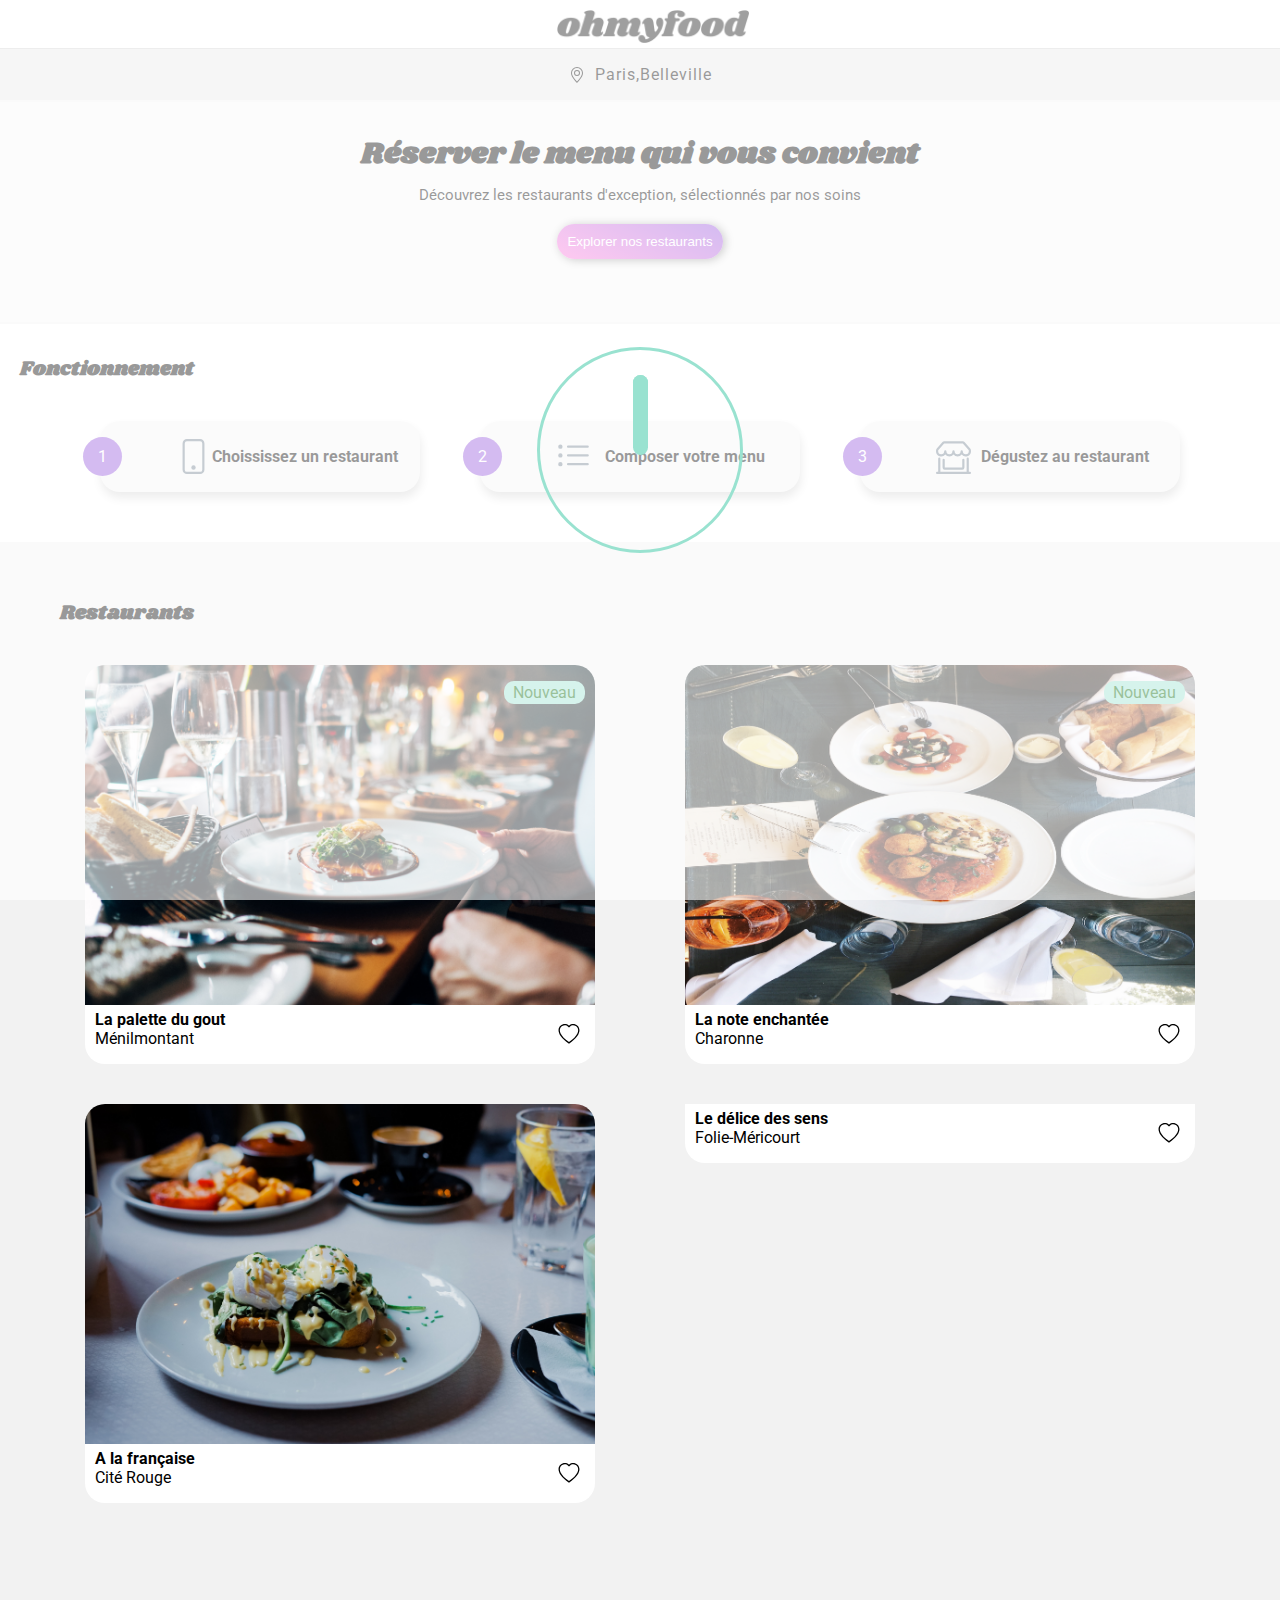
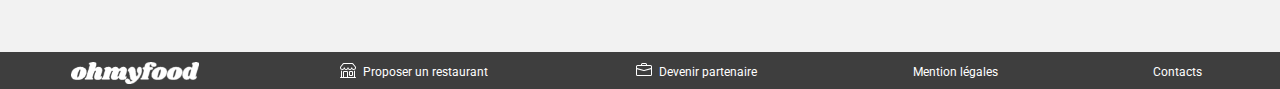
==== commit 02fab722: "Modifications des points manquants" ====
--- a/index.html
+++ b/index.html
@@ -22,7 +22,7 @@
         integrity="sha384-jLKHWM3JRmfMU0A5x5AkjWkw/EYfGUAGagvnfryNV3F9VqM98XiIH7VBGVoxVSc7" crossorigin="anonymous">
     <link rel="stylesheet" href="styleAcceuil.css">
     <title>OH, MY FOOD!</title>
-    <link rel="icon" type="image/x-icon" href="/images/logo/shop.ico">
+    <link rel="icon" type="image/x-icon" href="images/logo/shop.ico">
 </head>
 
 <body>
@@ -55,7 +55,7 @@
         <p>Découvrez les restaurants d'exception, sélectionnés par nos soins</p>
         <div id="button">
 
-            <button type="button" class="button">Explorer nos restaurants</button>
+            <button type="button" class="button"> <a href="#restaurants">Explorer nos restaurants</a></button>
 
         </div>
 
@@ -110,7 +110,7 @@
         <div class="titre-restaurant">
             <h2>Restaurants</h2>
         </div>
-        <section id="restaurants_main_items">
+        <div id="restaurants_main_items">
             <!--RESTAURANT-->
             <!--div 1 ITEMS-RESTAURANT-->
             <a href="" class="lien-restaurant">
@@ -146,7 +146,7 @@
             <!--div 2 ITEMS-RESTAURANT-->
             <a href="" class="lien-restaurant">
                 <div class="items-restaurant">
-                    <a href="Lanoteenchantée.html">
+                    <a href="Lanoteenchantee.html">
                         <div class="image">
                             <img src="images/restaurants/stil-u2Lp8tXIcjw-unsplash.jpg" alt="">
                             <p class="new">Nouveau</p>
@@ -175,7 +175,7 @@
             </a>
             <!--div 2 ITEMS-RESTAURANT-->
             <!--div 3 ITEMS-RESTAURANT-->
-            <a href="/Menu/Alafrancaise.html" class="lien-restaurant">
+            <a href="" class="lien-restaurant">
                 <div class="items-restaurant">
                     <a href="Alafrancaise.html">
                         <div class="image">
@@ -207,7 +207,7 @@
             <!--div 4 ITEMS-RESTAURANT-->
             <a href="" class="lien-restaurant">
                 <div class="items-restaurant">
-                    <a href="ledélicedessens.html">
+                    <a href="ledelicedessens.html">
                         <div class="image">
                             <img src="images/restaurants/louis-hansel-shotsoflouis-qNBGVyOCY8Q-unsplash.jpg" alt="">
                         </div>
@@ -234,13 +234,13 @@
                 </div>
             </a>
             <!--div 4 ITEMS-RESTAURANT-->
-        </section>
+        </div>
     </section>
 
 
     <footer>
         <section id="footer">
-            <h4>Ohmyfood</h4>
+            <img src="images/logo/ohmyfoodwhite.png" alt="">
             <div class="footer-paragraphe">
                 <svg xmlns="http://www.w3.org/2000/svg" width="16" height="16" fill="white" class="bi bi-shop"
                     viewBox="0 0 16 16">
--- a/styleAcceuil.css
+++ b/styleAcceuil.css
@@ -123,7 +123,8 @@
     align-items: center;
     display: flex;
     flex-direction: column;
-    margin: 7px auto;
+    /* margin: 7px auto; */
+    padding-top: 10px;
     margin-bottom: 0px;
 }
 
@@ -137,7 +138,8 @@
     display: flex;
     justify-content: center;
     align-items: center;
-    background: whitesmoke;
+    background: #e9e9e9;
+    border-top: 1px solid #d2d2d2;
     margin: 5px;
     margin-bottom: 0px;
 }
@@ -187,6 +189,13 @@
     text-align: center;
     display: flex;
     justify-content: center;
+}
+
+
+#button a {
+    text-decoration: none;
+    list-style: none;
+    color: white;
 }
 
 .button {
@@ -240,7 +249,7 @@
 .category:active {
     background: rgba(147, 86, 220, 0.1);
     border-radius: 20px;
-    width: 85%;
+    width: 90%;
 }
 
 /* SUB-CATEGORY-FONCTIONNEMENT-SECTION */
@@ -384,7 +393,6 @@
     width: 5%;
     height: 3%;
     fill: #9356DC;
-    stroke: #9356DC;
     z-index: 9999;
 
 }
@@ -396,7 +404,6 @@
     /* visibility: visible; */
     /* display: contents; */
     fill: #9356DC;
-    stroke: #9356DC;
     z-index: 9999;
 }
 
@@ -420,11 +427,14 @@
 
 #footer {
     padding: 5px 13px;
-    padding: 5px 13px;
     display: flex;
     flex-direction: column;
     justify-content: center;
-    align-items: center;
+}
+
+#footer img {
+    width: 30%;
+    margin-bottom: 5px;
 }
 
 #footer h4 {
@@ -573,7 +583,6 @@
         align-items: center;
         justify-content: space-between;
         display: flex;
-        margin: 17px auto;
         margin-bottom: 0px;
     }
 
@@ -583,7 +592,8 @@
     #mapping {
         width: 100%;
         margin-bottom: 0px;
-        background: #99e2d0;
+        background: #e9e9e9;
+        border-top: 1px solid #d2d2d2;
     }
 
     #mapping p {
@@ -601,7 +611,6 @@
     /* RESERVATION-SECTION */
     #Reservation-section {
         background-color: #f8F8F8;
-        margin-top: 20px;
         border-top: 2px solid #f2f2f2;
         border-bottom: 2px solid #f2f2f2;
         padding-top: 20px;
@@ -683,7 +692,13 @@
     .category:active {
         background: rgba(147, 86, 220, 0.1);
         border-radius: 20px;
-        width: 85%;
+        width: 25%;
+    }
+
+    .category:hover {
+        background: rgba(147, 86, 220, 0.1);
+        border-radius: 20px;
+        width: 25%;
     }
 
     /* SUB-CATEGORY-FONCTIONNEMENT-SECTION */
@@ -833,6 +848,8 @@
         z-index: 9999;
     }
 
+
+
     .svg-restaurant:active #heart2 {
         opacity: 1;
         width: 5%;
@@ -840,7 +857,6 @@
         fill: #9356DC;
         stroke: none;
         z-index: 9999;
-
     }
 
     .svg-restaurant:active #heart1 {
@@ -861,7 +877,6 @@
 
     footer {
         background: #3e3e3e;
-        height: 70px;
     }
 
     #footer {
@@ -872,6 +887,12 @@
         padding: 0px;
     }
 
+    #footer img {
+        width: 10%;
+        margin-bottom: 5px;
+        margin-top: 10px;
+    }
+
     #footer h4 {
         color: white;
         margin-bottom: 10px;
@@ -899,7 +920,7 @@
 @media only screen and (min-width: 768px) and (max-width: 991px) {
 
     #logo {
-        width: 40%;
+        width: 30%;
     }
 
     body {
@@ -946,7 +967,8 @@
         margin: 5px;
         margin-bottom: 0px;
         border-radius: 0px;
-        background: whitesmoke;
+        background: #e9e9e9;
+        border-top: 1px solid #d2d2d2;
     }
 
     #mapping p {
@@ -1051,7 +1073,7 @@
     .category:active {
         background: rgba(147, 86, 220, 0.1);
         border-radius: 20px;
-        width: 85%;
+        width: 30%;
     }
 
     /* SUB-CATEGORY-FONCTIONNEMENT-SECTION */
@@ -1224,7 +1246,7 @@
 
     footer {
         background: #3e3e3e;
-        height: 290px;
+        height: 240px;
     }
 
     #footer {
@@ -1233,6 +1255,12 @@
         display: flex;
         flex-direction: row;
         padding: 0px 13px;
+    }
+
+    #footer img {
+        width: 15%;
+        margin-bottom: 5px;
+        margin-top: 10px;
     }
 
     #footer h4 {
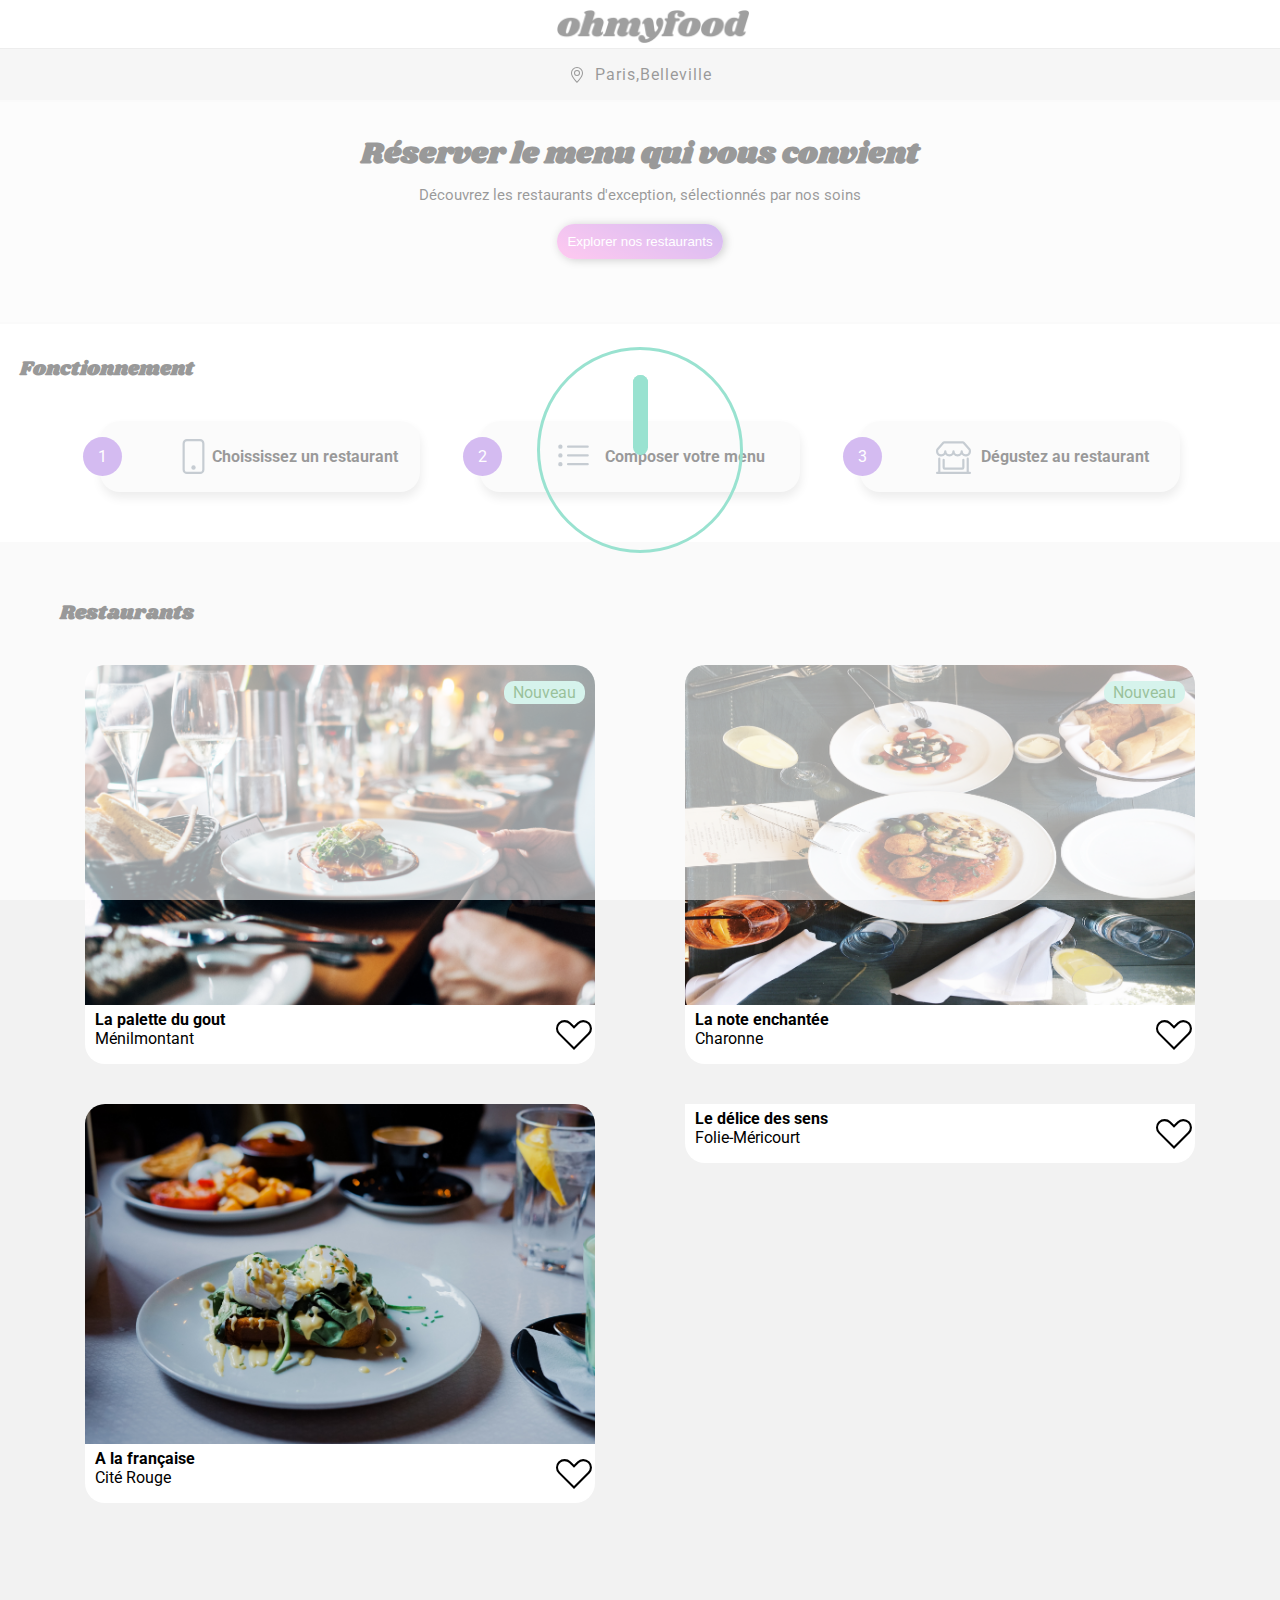
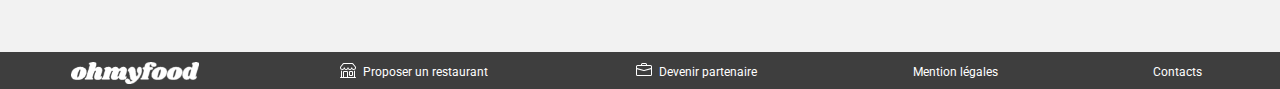
==== commit 3916b69f: "new version" ====
--- a/index.html
+++ b/index.html
@@ -127,17 +127,23 @@
                             <p>Ménilmontant</p>
                         </div>
                         <div class="svg-restaurant">
-
-                            <svg xmlns="http://www.w3.org/2000/svg" width="16" height="16" fill="currentColor"
-                                class="bi bi-heart" id="heart1" viewBox="0 0 16 16">
-                                <path
-                                    d="m8 2.748-.717-.737C5.6.281 2.514.878 1.4 3.053c-.523 1.023-.641 2.5.314 4.385.92 1.815 2.834 3.989 6.286 6.357 3.452-2.368 5.365-4.542 6.286-6.357.955-1.886.838-3.362.314-4.385C13.486.878 10.4.28 8.717 2.01L8 2.748zM8 15C-7.333 4.868 3.279-3.04 7.824 1.143c.06.055.119.112.176.171a3.12 3.12 0 0 1 .176-.17C12.72-3.042 23.333 4.867 8 15z" />
+                            <svg id='heart' height="0" width="0">
+                                <defs>
+                                    <clipPath id="svgPath">
+                                        <path
+                                            d="M20,35.09,4.55,19.64a8.5,8.5,0,0,1-.13-12l.13-.13a8.72,8.72,0,0,1,12.14,0L20,10.79l3.3-3.3a8.09,8.09,0,0,1,5.83-2.58,8.89,8.89,0,0,1,6.31,2.58,8.5,8.5,0,0,1,.13,12l-.13.13Z" />
+                                    </clipPath>
+                                </defs>
                             </svg>
-                            <svg xmlns="http://www.w3.org/2000/svg" width="16" height="16" fill="currentColor"
-                                class="bi bi-heart-fill" id="heart2" viewBox="0 0 16 16">
-                                <path fill-rule="evenodd"
-                                    d="M8 1.314C12.438-3.248 23.534 4.735 8 15-7.534 4.736 3.562-3.248 8 1.314z" />
-                            </svg>
+
+                            <div class="heart-container">
+                                <svg width="40" height="40" viewBox="0 0 40 40" class='heart-stroke'>
+                                    <path
+                                        d="M20,35.07,4.55,19.62a8.5,8.5,0,0,1-.12-12l.12-.12a8.72,8.72,0,0,1,12.14,0L20,10.77l3.3-3.3A8.09,8.09,0,0,1,29.13,4.9a8.89,8.89,0,0,1,6.31,2.58,8.5,8.5,0,0,1,.12,12l-.12.12ZM10.64,7.13A6.44,6.44,0,0,0,6.07,18.19L20,32.06,33.94,18.12A6.44,6.44,0,0,0,34,9l0,0a6.44,6.44,0,0,0-4.77-1.85A6,6,0,0,0,24.83,9L20,13.78,15.21,9A6.44,6.44,0,0,0,10.64,7.13Z" />
+                                </svg>
+
+                                <a href='#' class='heart-clip'></a>
+                            </div>
                         </div>
                     </div>
                 </div>
@@ -158,17 +164,23 @@
                             <p>Charonne</p>
                         </div>
                         <div class="svg-restaurant">
-
-                            <svg xmlns="http://www.w3.org/2000/svg" width="16" height="16" fill="currentColor"
-                                class="bi bi-heart" id="heart1" viewBox="0 0 16 16">
-                                <path
-                                    d="m8 2.748-.717-.737C5.6.281 2.514.878 1.4 3.053c-.523 1.023-.641 2.5.314 4.385.92 1.815 2.834 3.989 6.286 6.357 3.452-2.368 5.365-4.542 6.286-6.357.955-1.886.838-3.362.314-4.385C13.486.878 10.4.28 8.717 2.01L8 2.748zM8 15C-7.333 4.868 3.279-3.04 7.824 1.143c.06.055.119.112.176.171a3.12 3.12 0 0 1 .176-.17C12.72-3.042 23.333 4.867 8 15z" />
+                            <svg id='heart' height="0" width="0">
+                                <defs>
+                                    <clipPath id="svgPath">
+                                        <path
+                                            d="M20,35.09,4.55,19.64a8.5,8.5,0,0,1-.13-12l.13-.13a8.72,8.72,0,0,1,12.14,0L20,10.79l3.3-3.3a8.09,8.09,0,0,1,5.83-2.58,8.89,8.89,0,0,1,6.31,2.58,8.5,8.5,0,0,1,.13,12l-.13.13Z" />
+                                    </clipPath>
+                                </defs>
                             </svg>
-                            <svg xmlns="http://www.w3.org/2000/svg" width="16" height="16" fill="currentColor"
-                                class="bi bi-heart-fill" id="heart2" viewBox="0 0 16 16">
-                                <path fill-rule="evenodd"
-                                    d="M8 1.314C12.438-3.248 23.534 4.735 8 15-7.534 4.736 3.562-3.248 8 1.314z" />
-                            </svg>
+
+                            <div class="heart-container">
+                                <svg width="40" height="40" viewBox="0 0 40 40" class='heart-stroke'>
+                                    <path
+                                        d="M20,35.07,4.55,19.62a8.5,8.5,0,0,1-.12-12l.12-.12a8.72,8.72,0,0,1,12.14,0L20,10.77l3.3-3.3A8.09,8.09,0,0,1,29.13,4.9a8.89,8.89,0,0,1,6.31,2.58,8.5,8.5,0,0,1,.12,12l-.12.12ZM10.64,7.13A6.44,6.44,0,0,0,6.07,18.19L20,32.06,33.94,18.12A6.44,6.44,0,0,0,34,9l0,0a6.44,6.44,0,0,0-4.77-1.85A6,6,0,0,0,24.83,9L20,13.78,15.21,9A6.44,6.44,0,0,0,10.64,7.13Z" />
+                                </svg>
+
+                                <a href='#' class='heart-clip'></a>
+                            </div>
                         </div>
                     </div>
                 </div>
@@ -188,17 +200,23 @@
                             <p>Cité Rouge</p>
                         </div>
                         <div class="svg-restaurant">
-
-                            <svg xmlns="http://www.w3.org/2000/svg" width="16" height="16" fill="currentColor"
-                                class="bi bi-heart" id="heart1" viewBox="0 0 16 16">
-                                <path
-                                    d="m8 2.748-.717-.737C5.6.281 2.514.878 1.4 3.053c-.523 1.023-.641 2.5.314 4.385.92 1.815 2.834 3.989 6.286 6.357 3.452-2.368 5.365-4.542 6.286-6.357.955-1.886.838-3.362.314-4.385C13.486.878 10.4.28 8.717 2.01L8 2.748zM8 15C-7.333 4.868 3.279-3.04 7.824 1.143c.06.055.119.112.176.171a3.12 3.12 0 0 1 .176-.17C12.72-3.042 23.333 4.867 8 15z" />
+                            <svg id='heart' height="0" width="0">
+                                <defs>
+                                    <clipPath id="svgPath">
+                                        <path
+                                            d="M20,35.09,4.55,19.64a8.5,8.5,0,0,1-.13-12l.13-.13a8.72,8.72,0,0,1,12.14,0L20,10.79l3.3-3.3a8.09,8.09,0,0,1,5.83-2.58,8.89,8.89,0,0,1,6.31,2.58,8.5,8.5,0,0,1,.13,12l-.13.13Z" />
+                                    </clipPath>
+                                </defs>
                             </svg>
-                            <svg xmlns="http://www.w3.org/2000/svg" width="16" height="16" fill="currentColor"
-                                class="bi bi-heart-fill" id="heart2" viewBox="0 0 16 16">
-                                <path fill-rule="evenodd"
-                                    d="M8 1.314C12.438-3.248 23.534 4.735 8 15-7.534 4.736 3.562-3.248 8 1.314z" />
-                            </svg>
+
+                            <div class="heart-container">
+                                <svg width="40" height="40" viewBox="0 0 40 40" class='heart-stroke'>
+                                    <path
+                                        d="M20,35.07,4.55,19.62a8.5,8.5,0,0,1-.12-12l.12-.12a8.72,8.72,0,0,1,12.14,0L20,10.77l3.3-3.3A8.09,8.09,0,0,1,29.13,4.9a8.89,8.89,0,0,1,6.31,2.58,8.5,8.5,0,0,1,.12,12l-.12.12ZM10.64,7.13A6.44,6.44,0,0,0,6.07,18.19L20,32.06,33.94,18.12A6.44,6.44,0,0,0,34,9l0,0a6.44,6.44,0,0,0-4.77-1.85A6,6,0,0,0,24.83,9L20,13.78,15.21,9A6.44,6.44,0,0,0,10.64,7.13Z" />
+                                </svg>
+
+                                <a href='#' class='heart-clip'></a>
+                            </div>
                         </div>
                     </div>
                 </div>
@@ -218,17 +236,23 @@
                             <p>Folie-Méricourt</p>
                         </div>
                         <div class="svg-restaurant">
-
-                            <svg xmlns="http://www.w3.org/2000/svg" width="16" height="16" fill="currentColor"
-                                class="bi bi-heart" id="heart1" viewBox="0 0 16 16">
-                                <path
-                                    d="m8 2.748-.717-.737C5.6.281 2.514.878 1.4 3.053c-.523 1.023-.641 2.5.314 4.385.92 1.815 2.834 3.989 6.286 6.357 3.452-2.368 5.365-4.542 6.286-6.357.955-1.886.838-3.362.314-4.385C13.486.878 10.4.28 8.717 2.01L8 2.748zM8 15C-7.333 4.868 3.279-3.04 7.824 1.143c.06.055.119.112.176.171a3.12 3.12 0 0 1 .176-.17C12.72-3.042 23.333 4.867 8 15z" />
+                            <svg id='heart' height="0" width="0">
+                                <defs>
+                                    <clipPath id="svgPath">
+                                        <path
+                                            d="M20,35.09,4.55,19.64a8.5,8.5,0,0,1-.13-12l.13-.13a8.72,8.72,0,0,1,12.14,0L20,10.79l3.3-3.3a8.09,8.09,0,0,1,5.83-2.58,8.89,8.89,0,0,1,6.31,2.58,8.5,8.5,0,0,1,.13,12l-.13.13Z" />
+                                    </clipPath>
+                                </defs>
                             </svg>
-                            <svg xmlns="http://www.w3.org/2000/svg" width="16" height="16" fill="currentColor"
-                                class="bi bi-heart-fill" id="heart2" viewBox="0 0 16 16">
-                                <path fill-rule="evenodd"
-                                    d="M8 1.314C12.438-3.248 23.534 4.735 8 15-7.534 4.736 3.562-3.248 8 1.314z" />
-                            </svg>
+
+                            <div class="heart-container">
+                                <svg width="40" height="40" viewBox="0 0 40 40" class='heart-stroke'>
+                                    <path
+                                        d="M20,35.07,4.55,19.62a8.5,8.5,0,0,1-.12-12l.12-.12a8.72,8.72,0,0,1,12.14,0L20,10.77l3.3-3.3A8.09,8.09,0,0,1,29.13,4.9a8.89,8.89,0,0,1,6.31,2.58,8.5,8.5,0,0,1,.12,12l-.12.12ZM10.64,7.13A6.44,6.44,0,0,0,6.07,18.19L20,32.06,33.94,18.12A6.44,6.44,0,0,0,34,9l0,0a6.44,6.44,0,0,0-4.77-1.85A6,6,0,0,0,24.83,9L20,13.78,15.21,9A6.44,6.44,0,0,0,10.64,7.13Z" />
+                                </svg>
+
+                                <a href='#' class='heart-clip'></a>
+                            </div>
                         </div>
                     </div>
                 </div>
--- a/styleAcceuil.css
+++ b/styleAcceuil.css
@@ -366,53 +366,68 @@
     justify-content: center;
 }
 
-.svg-restaurant #heart2 {
-
+.heart-container {
+    position: relative;
+    width: 40px;
+    height: 40px;
+}
+
+.heart-clip {
+    display: block;
+    width: 100%;
+    height: 100%;
+    position: relative;
+    overflow: hidden;
+    clip-path: url(#svgPath);
+}
+
+.heart-clip:hover {
+    animation: pulse 0.3s 0.1s;
+}
+
+.heart-clip:hover::before {
+    transform: scale(1);
+    opacity: 1;
+}
+
+.heart-clip::before {
+    content: "";
+    display: block;
+    width: 100%;
+    height: 100%;
+    border-radius: 50%;
+    background: linear-gradient(45deg, #FF79DA, #9356DC);
     opacity: 0;
+    transform: scale(0);
+    transition: transform 1s linear, opacity 1s linear;
+    transform-origin: center 100%;
+}
+
+.heart-clip.active {
+    animation: pulse 0.6s 0.3s forwards;
+}
+
+.heart-stroke {
+    width: 100%;
+    height: 100%;
     position: absolute;
-    z-index: 0;
-    width: 5%;
-    height: 3%;
-
-}
-
-.svg-restaurant #heart1 {
-    opacity: 1;
-    position: absolute;
-    z-index: 1;
-    width: 5%;
-    height: 3%;
-
-
-}
-
-/* SVG-RESTAURANT-SECTION COEUR */
-
-.svg-restaurant:active #heart2 {
-    opacity: 1;
-    width: 5%;
-    height: 3%;
-    fill: #9356DC;
-    z-index: 9999;
-
-}
-
-.svg-restaurant:hover #heart2 {
-    opacity: 1;
-    width: 5%;
-    height: 3%;
-    /* visibility: visible; */
-    /* display: contents; */
-    fill: #9356DC;
-    z-index: 9999;
-}
-
-.svg-restaurant:active #heart1 {
-    opacity: 0;
-}
-
-.svg-restaurant:hover #heart1 {
-    opacity: 0;
+    top: 0;
+    left: 0;
+    fill: black;
+}
+
+@keyframes pulse {
+    0% {
+        transform: scale(1);
+    }
+
+    30% {
+        transform: scale(1.2);
+    }
+
+    60% {
+        transform: scale(1);
+    }
 }
 
 /* RESTAURANT-SECTION */
